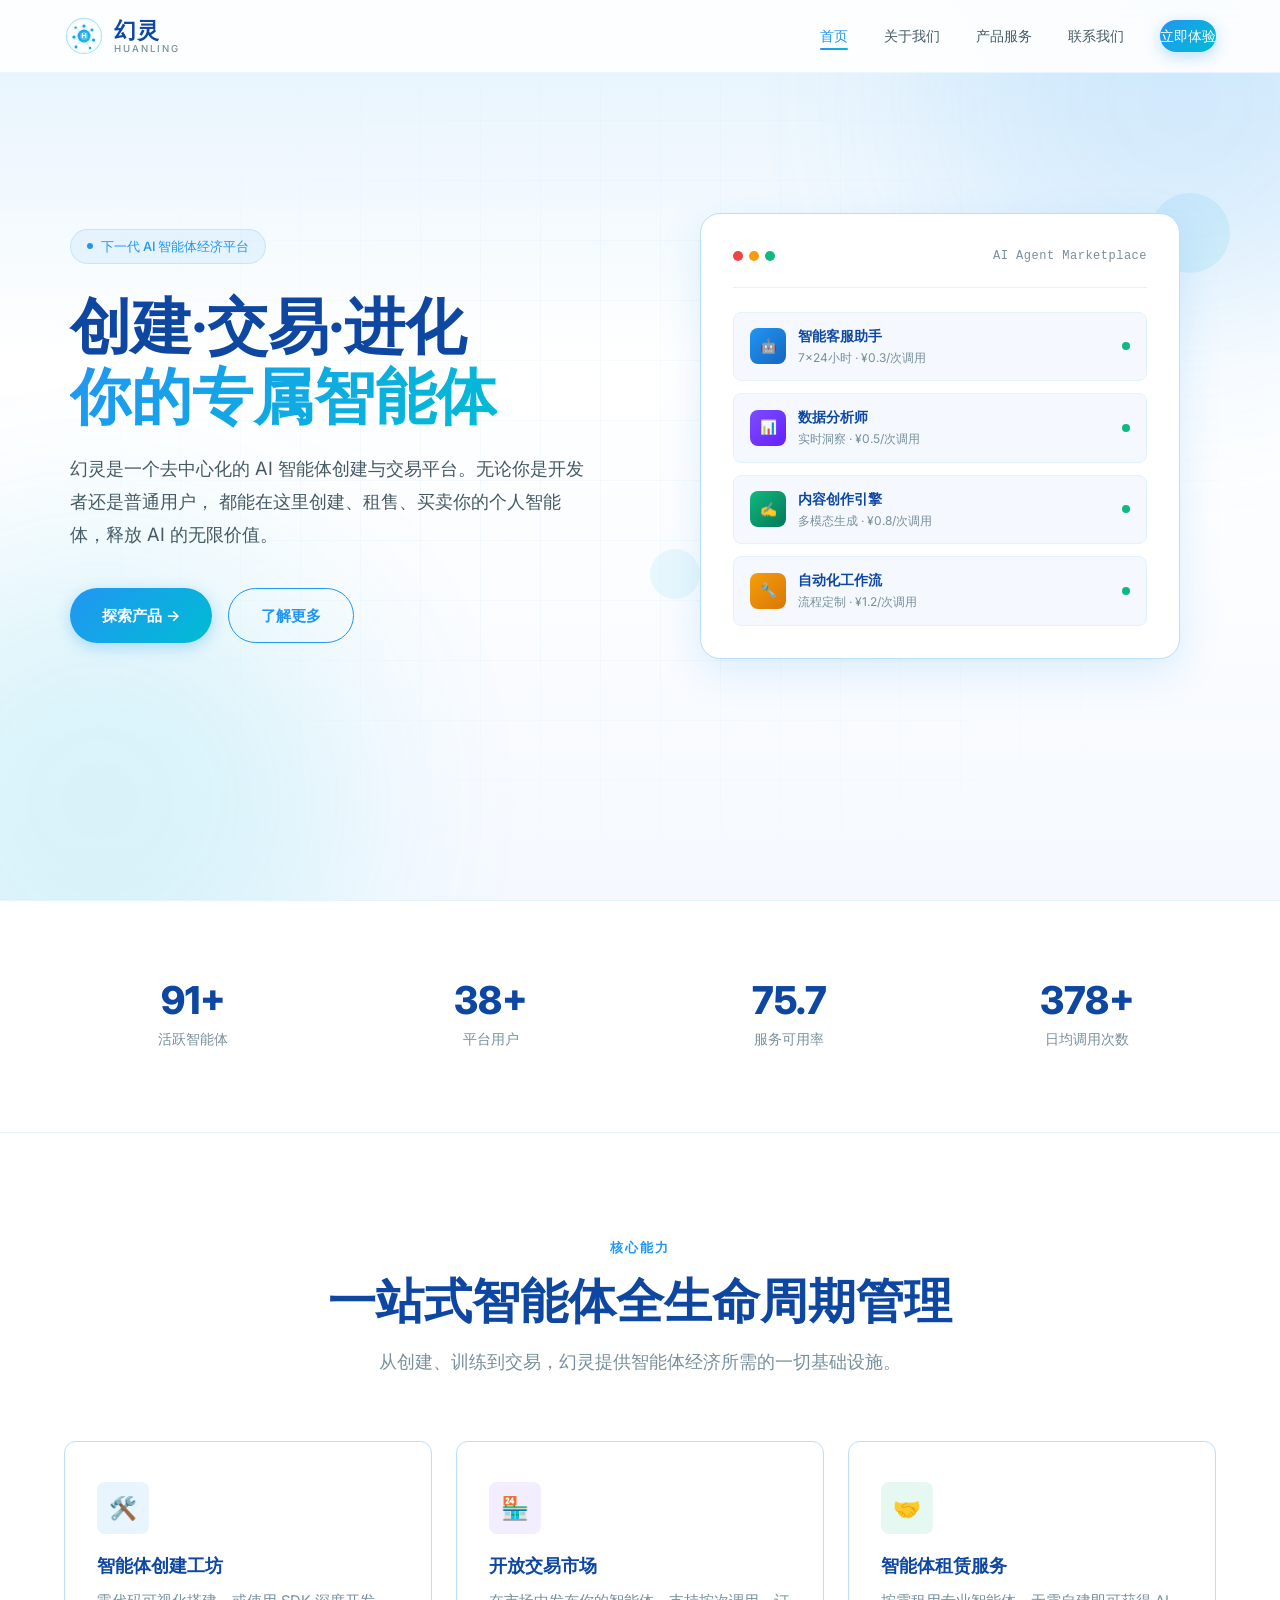
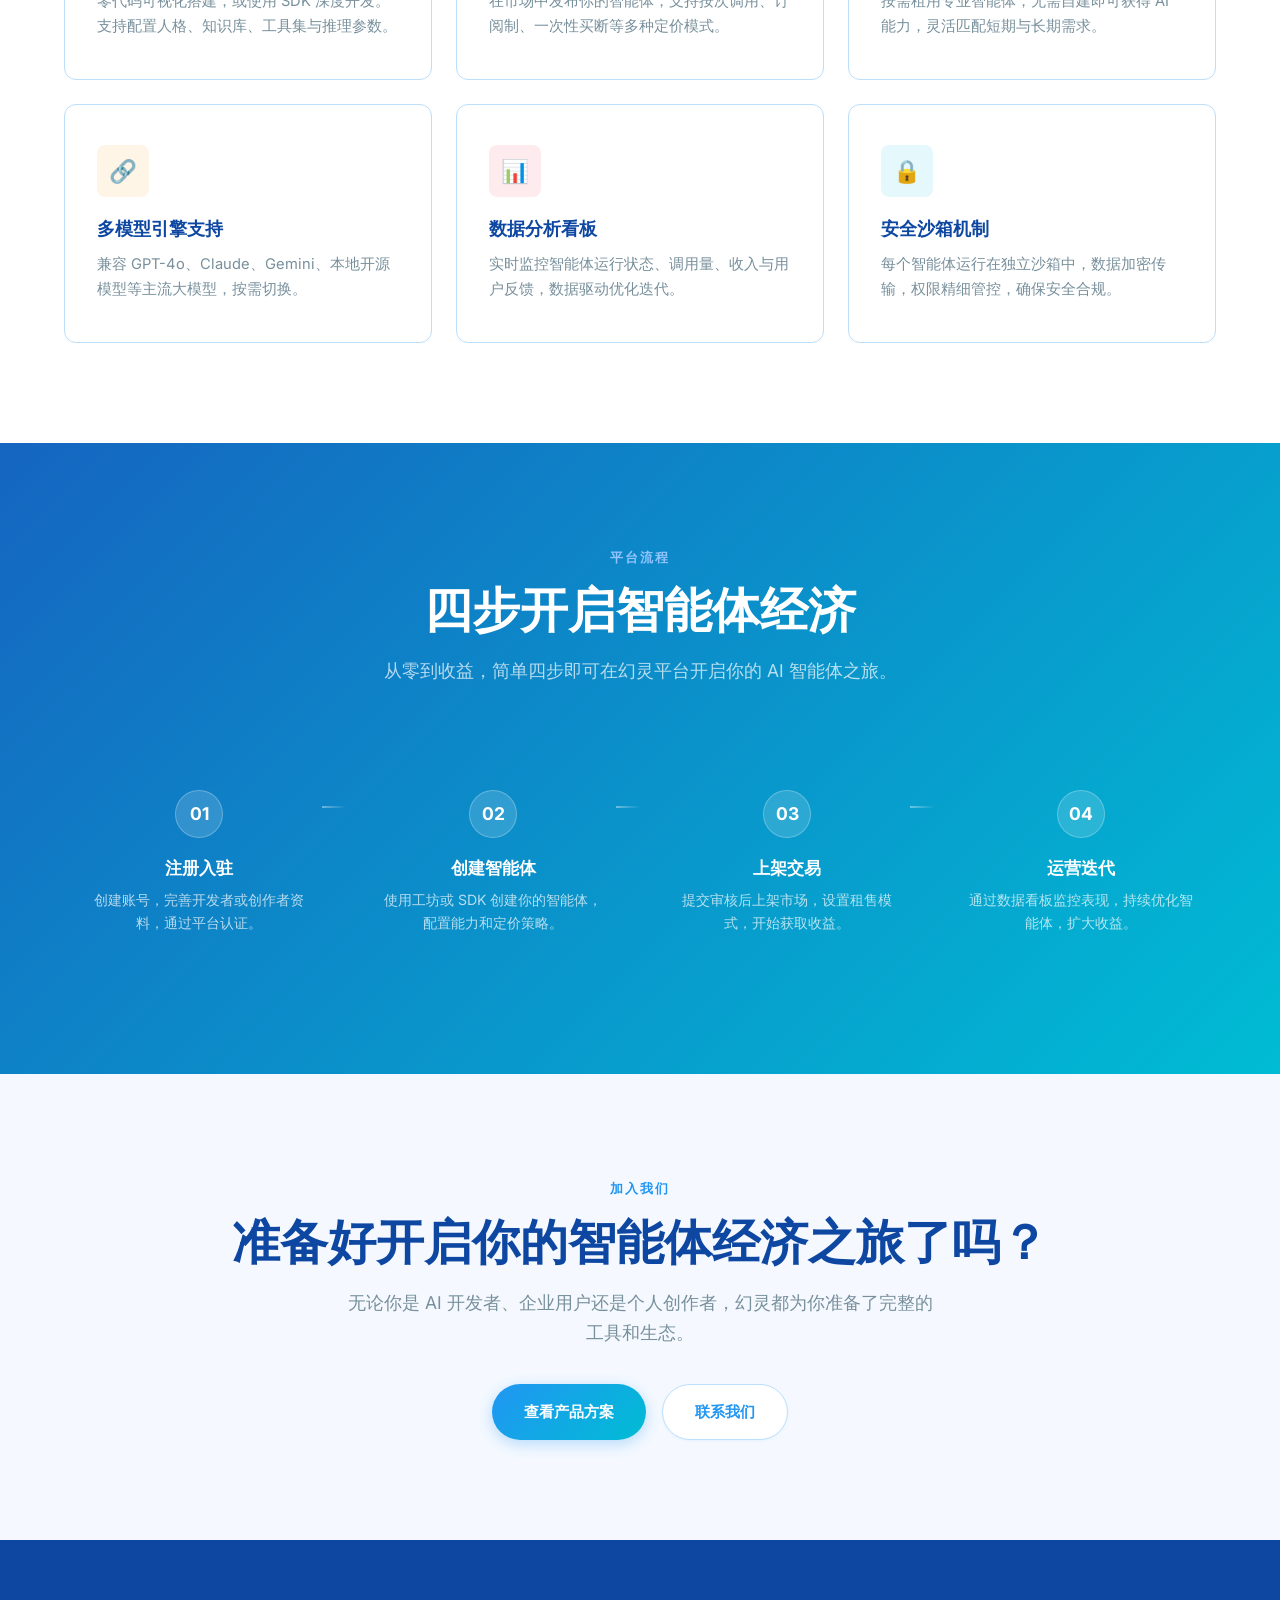
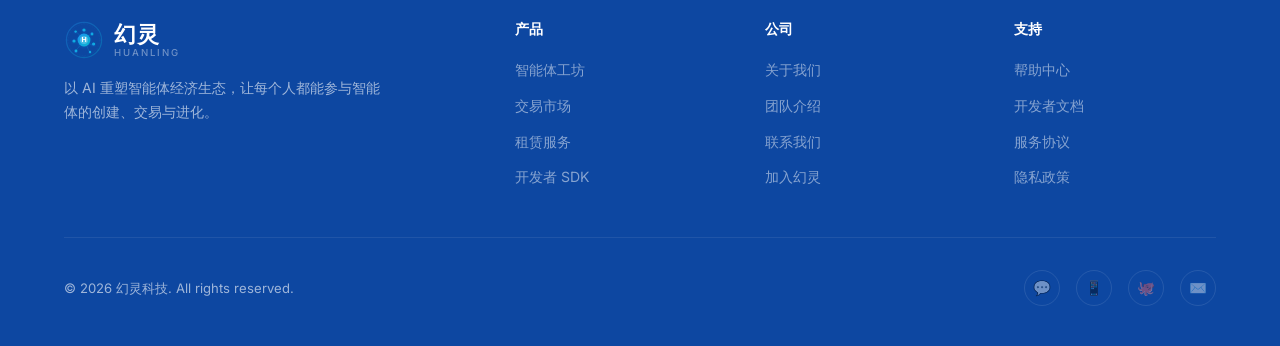
==== index.html @ f2faa494 "🎨 幻灵官网 v1.0 - AI智能体创建交易平台 - 首页：Hero展示、核心能力、平台流程、数据统计 - 关于我们：使命愿景、团队介绍、发展历程 - 产品服务：智能体工坊、交易市场、企业租赁、定价" ====
<!DOCTYPE html>
<html lang="zh-CN">
<head>
  <meta charset="UTF-8">
  <meta name="viewport" content="width=device-width, initial-scale=1.0">
  <meta name="description" content="幻灵 — AI智能体创建交易平台，让每个人都能创建、租售、买卖自己的智能体。">
  <title>幻灵 · AI智能体创建交易平台</title>
  <link rel="preconnect" href="https://fonts.googleapis.com">
  <link rel="preconnect" href="https://fonts.gstatic.com" crossorigin>
  <link href="https://fonts.googleapis.com/css2?family=Inter:wght@400;500;600;700;800&display=swap" rel="stylesheet">
  <link rel="stylesheet" href="css/style.css">
</head>
<body>

  <!-- ========== HEADER ========== -->
  <header class="header">
    <div class="container">
      <a href="index.html" class="logo">
        <span class="logo-icon"><img src="images/logo.svg" alt="幻灵Logo"></span>
        <span class="logo-text">
          <span class="logo-cn">幻灵</span>
          <span class="logo-en">HuanLing</span>
        </span>
      </a>
      <nav>
        <ul class="nav-links">
          <li><a href="index.html" class="active">首页</a></li>
          <li><a href="about.html">关于我们</a></li>
          <li><a href="services.html">产品服务</a></li>
          <li><a href="contact.html">联系我们</a></li>
          <li><a href="services.html" class="btn btn-primary nav-cta">立即体验</a></li>
        </ul>
      </nav>
      <button class="menu-toggle" aria-label="菜单">
        <span></span><span></span><span></span>
      </button>
    </div>
  </header>

  <!-- ========== HERO ========== -->
  <section class="hero">
    <div class="hero-bg-grid"></div>
    <div class="hero-glow hero-glow-1"></div>
    <div class="hero-glow hero-glow-2"></div>

    <div class="container">
      <div class="hero-content">
        <div class="hero-badge">
          <span class="hero-badge-dot"></span>
          下一代 AI 智能体经济平台
        </div>
        <h1>
          创建·交易·进化<br>
          <span class="text-gradient">你的专属智能体</span>
        </h1>
        <p>
          幻灵是一个去中心化的 AI 智能体创建与交易平台。无论你是开发者还是普通用户，
          都能在这里创建、租售、买卖你的个人智能体，释放 AI 的无限价值。
        </p>
        <div class="hero-actions">
          <a href="services.html" class="btn btn-primary">
            探索产品 →
          </a>
          <a href="about.html" class="btn btn-outline">
            了解更多
          </a>
        </div>
      </div>

      <div class="hero-visual">
        <div class="floating-orb floating-orb-1"></div>
        <div class="floating-orb floating-orb-2"></div>
        <div class="hero-card-mockup">
          <div class="hero-card-header">
            <div class="hero-card-dots">
              <span class="hero-card-dot"></span>
              <span class="hero-card-dot"></span>
              <span class="hero-card-dot"></span>
            </div>
            <span class="hero-card-title">AI Agent Marketplace</span>
          </div>
          <div class="hero-card-body">
            <div class="hero-card-row">
              <div class="hero-card-avatar blue">🤖</div>
              <div class="hero-card-info">
                <div class="hero-card-name">智能客服助手</div>
                <div class="hero-card-desc">7x24小时 · ¥0.3/次调用</div>
              </div>
              <span class="hero-card-status"></span>
            </div>
            <div class="hero-card-row">
              <div class="hero-card-avatar purple">📊</div>
              <div class="hero-card-info">
                <div class="hero-card-name">数据分析师</div>
                <div class="hero-card-desc">实时洞察 · ¥0.5/次调用</div>
              </div>
              <span class="hero-card-status"></span>
            </div>
            <div class="hero-card-row">
              <div class="hero-card-avatar green">✍️</div>
              <div class="hero-card-info">
                <div class="hero-card-name">内容创作引擎</div>
                <div class="hero-card-desc">多模态生成 · ¥0.8/次调用</div>
              </div>
              <span class="hero-card-status"></span>
            </div>
            <div class="hero-card-row">
              <div class="hero-card-avatar orange">🔧</div>
              <div class="hero-card-info">
                <div class="hero-card-name">自动化工作流</div>
                <div class="hero-card-desc">流程定制 · ¥1.2/次调用</div>
              </div>
              <span class="hero-card-status"></span>
            </div>
          </div>
        </div>
      </div>
    </div>
  </section>

  <!-- ========== STATS ========== -->
  <section class="hero-stats">
    <div class="container">
      <div class="stat-item">
        <div class="stat-number">120<span class="plus">+</span></div>
        <div class="stat-label">活跃智能体</div>
      </div>
      <div class="stat-item">
        <div class="stat-number">50<span class="plus">K+</span></div>
        <div class="stat-label">平台用户</div>
      </div>
      <div class="stat-item">
        <div class="stat-number">99.9<span class="plus">%</span></div>
        <div class="stat-label">服务可用率</div>
      </div>
      <div class="stat-item">
        <div class="stat-number">500<span class="plus">K+</span></div>
        <div class="stat-label">日均调用次数</div>
      </div>
    </div>
  </section>

  <!-- ========== FEATURES ========== -->
  <section>
    <div class="container">
      <div class="section-header fade-in">
        <span class="section-label">核心能力</span>
        <h2 class="section-title">一站式智能体全生命周期管理</h2>
        <p class="section-subtitle">从创建、训练到交易，幻灵提供智能体经济所需的一切基础设施。</p>
      </div>

      <div class="features-grid">
        <div class="feature-card fade-in">
          <div class="feature-icon blue">🛠️</div>
          <h3>智能体创建工坊</h3>
          <p>零代码可视化搭建，或使用 SDK 深度开发。支持配置人格、知识库、工具集与推理参数。</p>
        </div>
        <div class="feature-card fade-in">
          <div class="feature-icon purple">🏪</div>
          <h3>开放交易市场</h3>
          <p>在市场中发布你的智能体，支持按次调用、订阅制、一次性买断等多种定价模式。</p>
        </div>
        <div class="feature-card fade-in">
          <div class="feature-icon green">🤝</div>
          <h3>智能体租赁服务</h3>
          <p>按需租用专业智能体，无需自建即可获得 AI 能力，灵活匹配短期与长期需求。</p>
        </div>
        <div class="feature-card fade-in">
          <div class="feature-icon orange">🔗</div>
          <h3>多模型引擎支持</h3>
          <p>兼容 GPT-4o、Claude、Gemini、本地开源模型等主流大模型，按需切换。</p>
        </div>
        <div class="feature-card fade-in">
          <div class="feature-icon rose">📊</div>
          <h3>数据分析看板</h3>
          <p>实时监控智能体运行状态、调用量、收入与用户反馈，数据驱动优化迭代。</p>
        </div>
        <div class="feature-card fade-in">
          <div class="feature-icon cyan">🔒</div>
          <h3>安全沙箱机制</h3>
          <p>每个智能体运行在独立沙箱中，数据加密传输，权限精细管控，确保安全合规。</p>
        </div>
      </div>
    </div>
  </section>

  <!-- ========== PLATFORM FLOW ========== -->
  <section class="platform-flow">
    <div class="container">
      <div class="section-header fade-in">
        <span class="section-label" style="color: #93C5FD;">平台流程</span>
        <h2 class="section-title" style="color: #fff;">四步开启智能体经济</h2>
        <p class="section-subtitle">从零到收益，简单四步即可在幻灵平台开启你的 AI 智能体之旅。</p>
      </div>

      <div class="flow-steps">
        <div class="flow-step fade-in">
          <div class="flow-step-number">01</div>
          <h3>注册入驻</h3>
          <p>创建账号，完善开发者或创作者资料，通过平台认证。</p>
        </div>
        <div class="flow-step fade-in">
          <div class="flow-step-number">02</div>
          <h3>创建智能体</h3>
          <p>使用工坊或 SDK 创建你的智能体，配置能力和定价策略。</p>
        </div>
        <div class="flow-step fade-in">
          <div class="flow-step-number">03</div>
          <h3>上架交易</h3>
          <p>提交审核后上架市场，设置租售模式，开始获取收益。</p>
        </div>
        <div class="flow-step fade-in">
          <div class="flow-step-number">04</div>
          <h3>运营迭代</h3>
          <p>通过数据看板监控表现，持续优化智能体，扩大收益。</p>
        </div>
      </div>
    </div>
  </section>

  <!-- ========== CTA BANNER ========== -->
  <section style="background: var(--color-off-white);">
    <div class="container" style="text-align: center;">
      <div class="fade-in">
        <span class="section-label">加入我们</span>
        <h2 class="section-title">准备好开启你的智能体经济之旅了吗？</h2>
        <p class="section-subtitle" style="margin: 0 auto 36px;">
          无论你是 AI 开发者、企业用户还是个人创作者，幻灵都为你准备了完整的工具和生态。
        </p>
        <div style="display: flex; gap: 16px; justify-content: center; flex-wrap: wrap;">
          <a href="services.html" class="btn btn-primary">查看产品方案</a>
          <a href="contact.html" class="btn btn-secondary">联系我们</a>
        </div>
      </div>
    </div>
  </section>

  <!-- ========== FOOTER ========== -->
  <footer class="footer">
    <div class="container">
      <div class="footer-grid">
        <div class="footer-brand">
          <a href="index.html" class="logo">
            <span class="logo-icon"><img src="images/logo.svg" alt="幻灵Logo"></span>
            <span class="logo-text">
              <span class="logo-cn">幻灵</span>
              <span class="logo-en">HuanLing</span>
            </span>
          </a>
          <p>以 AI 重塑智能体经济生态，让每个人都能参与智能体的创建、交易与进化。</p>
        </div>
        <div>
          <h4>产品</h4>
          <div class="footer-links">
            <a href="services.html">智能体工坊</a>
            <a href="services.html">交易市场</a>
            <a href="services.html">租赁服务</a>
            <a href="services.html">开发者 SDK</a>
          </div>
        </div>
        <div>
          <h4>公司</h4>
          <div class="footer-links">
            <a href="about.html">关于我们</a>
            <a href="about.html#team">团队介绍</a>
            <a href="contact.html">联系我们</a>
            <a href="#">加入幻灵</a>
          </div>
        </div>
        <div>
          <h4>支持</h4>
          <div class="footer-links">
            <a href="#">帮助中心</a>
            <a href="#">开发者文档</a>
            <a href="#">服务协议</a>
            <a href="#">隐私政策</a>
          </div>
        </div>
      </div>
      <div class="footer-bottom">
        <span>&copy; 2026 幻灵科技. All rights reserved.</span>
        <div class="footer-social">
          <a href="#" aria-label="微信">💬</a>
          <a href="#" aria-label="微博">📱</a>
          <a href="#" aria-label="GitHub">🐙</a>
          <a href="#" aria-label="邮件">✉️</a>
        </div>
      </div>
    </div>
  </footer>

  <script src="js/main.js"></script>
</body>
</html>
---- css/style.css ----
/* =============================================
   幻灵 (HuanLing) - Corporate Website
   Light Blue + White Theme
   ============================================= */

/* --- CSS Variables / Design Tokens --- */
:root {
  --color-primary: #1565C0;
  --color-primary-dark: #0D47A1;
  --color-primary-light: #E3F2FD;
  --color-accent-1: #2196F3;
  --color-accent-2: #00BCD4;
  --color-accent-gradient: linear-gradient(135deg, #2196F3, #00BCD4);
  --color-accent-gradient-hover: linear-gradient(135deg, #1976D2, #0097A7);
  --color-white: #FFFFFF;
  --color-off-white: #F5F9FF;
  --color-light-gray: #E3F2FD;
  --color-mid-gray: #78909C;
  --color-dark-text: #0D47A1;
  --color-body-text: #455A64;
  --color-border: #BBDEFB;

  --font-primary: 'Inter', -apple-system, BlinkMacSystemFont, 'Segoe UI', Roboto, sans-serif;
  --font-mono: 'JetBrains Mono', 'Fira Code', 'SF Mono', monospace;

  --max-width: 1200px;
  --header-height: 72px;

  --shadow-sm: 0 1px 3px rgba(33, 150, 243, 0.08);
  --shadow-md: 0 4px 20px rgba(33, 150, 243, 0.1);
  --shadow-lg: 0 12px 40px rgba(33, 150, 243, 0.15);
  --shadow-glow: 0 0 30px rgba(33, 150, 243, 0.12);

  --radius-sm: 8px;
  --radius-md: 12px;
  --radius-lg: 20px;
  --radius-full: 9999px;

  --transition: all 0.3s cubic-bezier(0.4, 0, 0.2, 1);
}

/* --- Reset & Base --- */
*, *::before, *::after {
  margin: 0;
  padding: 0;
  box-sizing: border-box;
}

html {
  scroll-behavior: smooth;
  font-size: 16px;
}

body {
  font-family: var(--font-primary);
  color: var(--color-body-text);
  background: var(--color-white);
  line-height: 1.7;
  -webkit-font-smoothing: antialiased;
  -moz-osx-font-smoothing: grayscale;
  overflow-x: hidden;
}

a {
  text-decoration: none;
  color: inherit;
  transition: var(--transition);
}

ul { list-style: none; }

img { max-width: 100%; height: auto; display: block; }

.container {
  max-width: var(--max-width);
  margin: 0 auto;
  padding: 0 24px;
}

/* --- Typography --- */
h1, h2, h3, h4, h5, h6 {
  color: var(--color-dark-text);
  font-weight: 700;
  line-height: 1.25;
}

.section-label {
  display: inline-block;
  font-size: 0.8rem;
  font-weight: 600;
  letter-spacing: 2px;
  text-transform: uppercase;
  color: var(--color-accent-1);
  margin-bottom: 12px;
}

.section-title {
  font-size: clamp(2rem, 4vw, 3rem);
  margin-bottom: 16px;
  color: var(--color-dark-text);
}

.section-subtitle {
  font-size: 1.1rem;
  color: var(--color-mid-gray);
  max-width: 600px;
}

.text-gradient {
  background: var(--color-accent-gradient);
  -webkit-background-clip: text;
  -webkit-text-fill-color: transparent;
  background-clip: text;
}

/* --- Buttons --- */
.btn {
  display: inline-flex;
  align-items: center;
  gap: 8px;
  padding: 14px 32px;
  border-radius: var(--radius-full);
  font-size: 0.95rem;
  font-weight: 600;
  cursor: pointer;
  border: none;
  transition: var(--transition);
  font-family: var(--font-primary);
}

.btn-primary {
  background: var(--color-accent-gradient);
  color: var(--color-white);
  box-shadow: 0 4px 15px rgba(33, 150, 243, 0.3);
}

.btn-primary:hover {
  background: var(--color-accent-gradient-hover);
  box-shadow: 0 8px 25px rgba(33, 150, 243, 0.4);
  transform: translateY(-2px);
}

.btn-outline {
  background: transparent;
  color: var(--color-accent-1);
  border: 1.5px solid var(--color-accent-1);
}

.btn-outline:hover {
  background: rgba(33, 150, 243, 0.06);
  border-color: var(--color-primary);
  color: var(--color-primary);
  transform: translateY(-2px);
}

.btn-secondary {
  background: var(--color-white);
  color: var(--color-accent-1);
  border: 1.5px solid var(--color-border);
  box-shadow: var(--shadow-sm);
}

.btn-secondary:hover {
  border-color: var(--color-accent-1);
  box-shadow: var(--shadow-md);
  transform: translateY(-2px);
}

/* --- Header / Navigation --- */
.header {
  position: fixed;
  top: 0;
  left: 0;
  right: 0;
  z-index: 1000;
  background: rgba(255, 255, 255, 0.9);
  backdrop-filter: blur(16px);
  -webkit-backdrop-filter: blur(16px);
  border-bottom: 1px solid rgba(33, 150, 243, 0.08);
  transition: var(--transition);
}

.header.scrolled {
  background: rgba(255, 255, 255, 0.97);
  box-shadow: 0 2px 20px rgba(33, 150, 243, 0.1);
}

.header .container {
  display: flex;
  align-items: center;
  justify-content: space-between;
  height: var(--header-height);
}

.logo {
  display: flex;
  align-items: center;
  gap: 10px;
  font-size: 1.4rem;
  font-weight: 800;
  color: var(--color-dark-text);
  text-decoration: none;
}

.logo-icon {
  width: 40px;
  height: 40px;
  display: flex;
  align-items: center;
  justify-content: center;
  flex-shrink: 0;
}

.logo-icon img,
.logo-icon svg {
  width: 40px;
  height: 40px;
}

.logo-text {
  display: flex;
  flex-direction: column;
  line-height: 1.15;
}

.logo-text .logo-cn {
  font-size: 1.35rem;
  font-weight: 800;
  color: var(--color-dark-text);
  letter-spacing: 1px;
}

.logo-text .logo-en {
  font-size: 0.6rem;
  font-weight: 500;
  color: var(--color-mid-gray);
  text-transform: uppercase;
  letter-spacing: 2px;
}

.nav-links {
  display: flex;
  align-items: center;
  gap: 36px;
}

.nav-links a {
  color: var(--color-body-text);
  font-size: 0.9rem;
  font-weight: 500;
  position: relative;
  padding: 4px 0;
}

.nav-links a::after {
  content: '';
  position: absolute;
  bottom: -2px;
  left: 0;
  width: 0;
  height: 2px;
  background: var(--color-accent-gradient);
  transition: var(--transition);
  border-radius: 1px;
}

.nav-links a:hover,
.nav-links a.active {
  color: var(--color-accent-1);
}

.nav-links a:hover::after,
.nav-links a.active::after {
  width: 100%;
}

.nav-cta {
  padding: 10px 24px;
  font-size: 0.85rem;
  color: var(--color-white) !important;
}

.nav-cta::after { display: none !important; }

/* Mobile Menu Toggle */
.menu-toggle {
  display: none;
  flex-direction: column;
  gap: 5px;
  cursor: pointer;
  padding: 4px;
  background: none;
  border: none;
}

.menu-toggle span {
  display: block;
  width: 24px;
  height: 2px;
  background: var(--color-accent-1);
  border-radius: 2px;
  transition: var(--transition);
}

.menu-toggle.active span:nth-child(1) {
  transform: rotate(45deg) translate(5px, 5px);
}

.menu-toggle.active span:nth-child(2) {
  opacity: 0;
}

.menu-toggle.active span:nth-child(3) {
  transform: rotate(-45deg) translate(5px, -5px);
}

/* --- Hero Section --- */
.hero {
  min-height: 100vh;
  background: linear-gradient(180deg, #E3F2FD 0%, #FFFFFF 40%, #F5F9FF 100%);
  display: flex;
  align-items: center;
  position: relative;
  overflow: hidden;
  padding-top: var(--header-height);
}

.hero-bg-grid {
  position: absolute;
  inset: 0;
  background-image:
    linear-gradient(rgba(33, 150, 243, 0.04) 1px, transparent 1px),
    linear-gradient(90deg, rgba(33, 150, 243, 0.04) 1px, transparent 1px);
  background-size: 60px 60px;
  mask-image: radial-gradient(ellipse at 50% 50%, black 30%, transparent 70%);
  -webkit-mask-image: radial-gradient(ellipse at 50% 50%, black 30%, transparent 70%);
}

.hero-glow {
  position: absolute;
  width: 500px;
  height: 500px;
  border-radius: 50%;
  filter: blur(100px);
  opacity: 0.12;
  pointer-events: none;
}

.hero-glow-1 {
  top: -150px;
  right: -150px;
  background: var(--color-accent-1);
}

.hero-glow-2 {
  bottom: -150px;
  left: -150px;
  background: var(--color-accent-2);
}

.hero .container {
  position: relative;
  z-index: 1;
  display: grid;
  grid-template-columns: 1fr 1fr;
  gap: 60px;
  align-items: center;
}

.hero-content {
  padding-right: 20px;
}

.hero-badge {
  display: inline-flex;
  align-items: center;
  gap: 8px;
  padding: 6px 16px;
  background: rgba(33, 150, 243, 0.08);
  border: 1px solid rgba(33, 150, 243, 0.15);
  border-radius: var(--radius-full);
  font-size: 0.8rem;
  color: var(--color-accent-1);
  font-weight: 500;
  margin-bottom: 28px;
}

.hero-badge-dot {
  width: 6px;
  height: 6px;
  background: var(--color-accent-1);
  border-radius: 50%;
  animation: pulse-dot 2s ease-in-out infinite;
}

@keyframes pulse-dot {
  0%, 100% { opacity: 1; }
  50% { opacity: 0.3; }
}

.hero h1 {
  font-size: clamp(2.5rem, 5vw, 3.8rem);
  color: var(--color-dark-text);
  margin-bottom: 20px;
  line-height: 1.15;
}

.hero p {
  font-size: 1.15rem;
  color: var(--color-body-text);
  max-width: 520px;
  margin-bottom: 36px;
  line-height: 1.8;
}

.hero-actions {
  display: flex;
  gap: 16px;
  flex-wrap: wrap;
}

/* Hero Visual */
.hero-visual {
  display: flex;
  justify-content: center;
  align-items: center;
  position: relative;
}

.hero-card-mockup {
  width: 100%;
  max-width: 480px;
  background: var(--color-white);
  border: 1px solid var(--color-border);
  border-radius: var(--radius-lg);
  padding: 32px;
  box-shadow: var(--shadow-lg);
  position: relative;
}

.hero-card-header {
  display: flex;
  align-items: center;
  justify-content: space-between;
  margin-bottom: 24px;
  padding-bottom: 20px;
  border-bottom: 1px solid var(--color-light-gray);
}

.hero-card-dots {
  display: flex;
  gap: 6px;
}

.hero-card-dot {
  width: 10px;
  height: 10px;
  border-radius: 50%;
}

.hero-card-dot:nth-child(1) { background: #EF4444; }
.hero-card-dot:nth-child(2) { background: #F59E0B; }
.hero-card-dot:nth-child(3) { background: #10B981; }

.hero-card-title {
  color: var(--color-mid-gray);
  font-size: 0.75rem;
  font-family: var(--font-mono);
  letter-spacing: 0.5px;
}

.hero-card-body {
  display: flex;
  flex-direction: column;
  gap: 12px;
}

.hero-card-row {
  display: flex;
  align-items: center;
  gap: 12px;
  padding: 12px 16px;
  background: var(--color-off-white);
  border-radius: var(--radius-sm);
  border: 1px solid var(--color-light-gray);
  animation: card-row-in 0.6s ease-out forwards;
  opacity: 0;
  transform: translateY(10px);
}

.hero-card-row:nth-child(1) { animation-delay: 0.3s; }
.hero-card-row:nth-child(2) { animation-delay: 0.5s; }
.hero-card-row:nth-child(3) { animation-delay: 0.7s; }
.hero-card-row:nth-child(4) { animation-delay: 0.9s; }

@keyframes card-row-in {
  to { opacity: 1; transform: translateY(0); }
}

.hero-card-avatar {
  width: 36px;
  height: 36px;
  border-radius: var(--radius-sm);
  display: flex;
  align-items: center;
  justify-content: center;
  font-size: 0.85rem;
  font-weight: 700;
  flex-shrink: 0;
  color: var(--color-white);
}

.hero-card-avatar.blue { background: linear-gradient(135deg, #2196F3, #1565C0); }
.hero-card-avatar.purple { background: linear-gradient(135deg, #7C4DFF, #651FFF); }
.hero-card-avatar.green { background: linear-gradient(135deg, #10B981, #047857); }
.hero-card-avatar.orange { background: linear-gradient(135deg, #F59E0B, #D97706); }

.hero-card-info {
  flex: 1;
}

.hero-card-name {
  color: var(--color-dark-text);
  font-size: 0.85rem;
  font-weight: 600;
}

.hero-card-desc {
  color: var(--color-mid-gray);
  font-size: 0.75rem;
}

.hero-card-status {
  width: 8px;
  height: 8px;
  border-radius: 50%;
  background: #10B981;
  flex-shrink: 0;
}

/* Floating orb decorations */
.floating-orb {
  position: absolute;
  border-radius: 50%;
  pointer-events: none;
}

.floating-orb-1 {
  width: 80px;
  height: 80px;
  background: var(--color-accent-gradient);
  opacity: 0.1;
  top: -20px;
  right: -20px;
  animation: float 6s ease-in-out infinite;
}

.floating-orb-2 {
  width: 50px;
  height: 50px;
  background: var(--color-accent-2);
  opacity: 0.08;
  bottom: 60px;
  left: -20px;
  animation: float 8s ease-in-out infinite reverse;
}

@keyframes float {
  0%, 100% { transform: translateY(0) scale(1); }
  50% { transform: translateY(-20px) scale(1.05); }
}

/* Counter strip */
.hero-stats {
  padding: 80px 0;
  background: var(--color-white);
  border-top: 1px solid var(--color-light-gray);
  border-bottom: 1px solid var(--color-light-gray);
}

.hero-stats .container {
  display: grid;
  grid-template-columns: repeat(4, 1fr);
  gap: 40px;
}

.stat-item {
  text-align: center;
}

.stat-number {
  font-size: clamp(2rem, 3vw, 2.8rem);
  font-weight: 800;
  color: var(--color-dark-text);
  line-height: 1;
  margin-bottom: 8px;
}

.stat-number .plus {
  background: var(--color-accent-gradient);
  -webkit-background-clip: text;
  -webkit-text-fill-color: transparent;
  background-clip: text;
}

.stat-label {
  font-size: 0.9rem;
  color: var(--color-mid-gray);
  font-weight: 500;
}

/* --- Sections Common --- */
section {
  padding: 100px 0;
}

.section-header {
  text-align: center;
  margin-bottom: 64px;
}

.section-header .section-subtitle {
  margin: 0 auto;
}

/* --- Features / Services Section --- */
.features-grid {
  display: grid;
  grid-template-columns: repeat(3, 1fr);
  gap: 24px;
}

.feature-card {
  padding: 40px 32px;
  background: var(--color-white);
  border: 1px solid var(--color-border);
  border-radius: var(--radius-md);
  transition: var(--transition);
  position: relative;
  overflow: hidden;
}

.feature-card::before {
  content: '';
  position: absolute;
  top: 0;
  left: 0;
  right: 0;
  height: 3px;
  background: var(--color-accent-gradient);
  transform: scaleX(0);
  transform-origin: left;
  transition: var(--transition);
}

.feature-card:hover {
  border-color: transparent;
  box-shadow: var(--shadow-lg);
  transform: translateY(-4px);
}

.feature-card:hover::before {
  transform: scaleX(1);
}

.feature-icon {
  width: 52px;
  height: 52px;
  border-radius: var(--radius-sm);
  display: flex;
  align-items: center;
  justify-content: center;
  font-size: 1.4rem;
  margin-bottom: 20px;
}

.feature-icon.blue { background: rgba(33, 150, 243, 0.1); color: var(--color-accent-1); }
.feature-icon.purple { background: rgba(124, 77, 255, 0.1); color: #7C4DFF; }
.feature-icon.green { background: rgba(16, 185, 129, 0.1); color: #10B981; }
.feature-icon.orange { background: rgba(245, 158, 11, 0.1); color: #F59E0B; }
.feature-icon.rose { background: rgba(244, 63, 94, 0.1); color: #F43F5E; }
.feature-icon.cyan { background: rgba(0, 188, 212, 0.1); color: #00BCD4; }

.feature-card h3 {
  font-size: 1.15rem;
  margin-bottom: 12px;
}

.feature-card p {
  font-size: 0.92rem;
  color: var(--color-mid-gray);
  line-height: 1.7;
}

/* --- Platform Flow Section --- */
.platform-flow {
  background: linear-gradient(135deg, var(--color-primary), var(--color-accent-2));
}

.platform-flow .section-label {
  color: #B3E5FC;
}

.platform-flow .section-title {
  color: var(--color-white);
}

.platform-flow .section-subtitle {
  color: rgba(255, 255, 255, 0.7);
}

.flow-steps {
  display: grid;
  grid-template-columns: repeat(4, 1fr);
  gap: 24px;
  position: relative;
}

.flow-step {
  text-align: center;
  padding: 40px 20px;
  position: relative;
}

.flow-step:not(:last-child)::after {
  content: '';
  position: absolute;
  top: 56px;
  right: -12px;
  width: 24px;
  height: 2px;
  background: linear-gradient(to right, rgba(255, 255, 255, 0.4), transparent);
}

.flow-step-number {
  width: 48px;
  height: 48px;
  border-radius: 50%;
  background: rgba(255, 255, 255, 0.15);
  border: 1.5px solid rgba(255, 255, 255, 0.25);
  display: flex;
  align-items: center;
  justify-content: center;
  margin: 0 auto 20px;
  font-size: 1.1rem;
  font-weight: 700;
  color: var(--color-white);
}

.flow-step h3 {
  font-size: 1.05rem;
  color: var(--color-white);
  margin-bottom: 10px;
}

.flow-step p {
  font-size: 0.88rem;
  color: rgba(255, 255, 255, 0.7);
  line-height: 1.6;
}

/* --- About Page Styles --- */
.page-hero {
  padding: 160px 0 80px;
  background: linear-gradient(180deg, var(--color-primary-light), var(--color-white));
  text-align: center;
  position: relative;
  overflow: hidden;
}

.page-hero h1 {
  font-size: clamp(2.2rem, 4vw, 3.2rem);
  color: var(--color-dark-text);
  margin-bottom: 16px;
}

.page-hero p {
  color: var(--color-body-text);
  font-size: 1.1rem;
  max-width: 600px;
  margin: 0 auto;
}

.mission-section {
  padding: 100px 0;
}

.mission-grid {
  display: grid;
  grid-template-columns: 1fr 1fr;
  gap: 60px;
  align-items: center;
}

.mission-content h2 {
  font-size: 2rem;
  margin-bottom: 20px;
  color: var(--color-dark-text);
}

.mission-content p {
  font-size: 1rem;
  margin-bottom: 16px;
  color: var(--color-body-text);
}

.mission-visual {
  background: linear-gradient(135deg, var(--color-primary-light), var(--color-white));
  border-radius: var(--radius-lg);
  padding: 40px;
  border: 1px solid var(--color-border);
  position: relative;
  min-height: 300px;
  display: flex;
  align-items: center;
  justify-content: center;
}

.mission-quote {
  font-size: 1.2rem;
  font-weight: 500;
  color: var(--color-dark-text);
  text-align: center;
  font-style: italic;
  max-width: 360px;
  line-height: 1.8;
}

.mission-quote cite {
  display: block;
  margin-top: 16px;
  font-size: 0.9rem;
  font-style: normal;
  color: var(--color-mid-gray);
  font-weight: 400;
}

.values-grid {
  display: grid;
  grid-template-columns: repeat(4, 1fr);
  gap: 24px;
  margin-top: 48px;
}

.value-card {
  text-align: center;
  padding: 32px 20px;
  border: 1px solid var(--color-border);
  border-radius: var(--radius-md);
  transition: var(--transition);
}

.value-card:hover {
  border-color: var(--color-accent-1);
  box-shadow: var(--shadow-md);
  transform: translateY(-3px);
}

.value-icon {
  font-size: 2rem;
  margin-bottom: 16px;
}

.value-card h4 {
  font-size: 1rem;
  margin-bottom: 8px;
}

.value-card p {
  font-size: 0.85rem;
  color: var(--color-mid-gray);
}

/* Team Section */
.team-section {
  background: var(--color-off-white);
}

.team-grid {
  display: grid;
  grid-template-columns: repeat(4, 1fr);
  gap: 24px;
}

.team-card {
  text-align: center;
  padding: 32px 20px;
  background: var(--color-white);
  border: 1px solid var(--color-border);
  border-radius: var(--radius-md);
  transition: var(--transition);
}

.team-card:hover {
  box-shadow: var(--shadow-md);
  transform: translateY(-3px);
}

.team-avatar {
  width: 80px;
  height: 80px;
  border-radius: 50%;
  margin: 0 auto 16px;
  display: flex;
  align-items: center;
  justify-content: center;
  font-size: 2rem;
  font-weight: 700;
  color: var(--color-white);
}

.team-card h4 {
  font-size: 1rem;
  margin-bottom: 4px;
}

.team-role {
  font-size: 0.82rem;
  color: var(--color-accent-1);
  font-weight: 500;
  margin-bottom: 8px;
}

.team-desc {
  font-size: 0.82rem;
  color: var(--color-mid-gray);
}

/* --- Services Page --- */
.services-showcase {
  padding: 100px 0;
}

.service-item {
  display: grid;
  grid-template-columns: 1fr 1fr;
  gap: 60px;
  align-items: center;
  margin-bottom: 100px;
}

.service-item:last-child { margin-bottom: 0; }

.service-item.reverse {
  direction: ltr;
}

.service-item.reverse .service-text {
  direction: ltr;
}

.service-item.reverse .service-visual {
  direction: ltr;
}

.service-icon-large {
  width: 64px;
  height: 64px;
  border-radius: var(--radius-sm);
  display: flex;
  align-items: center;
  justify-content: center;
  font-size: 1.6rem;
  margin-bottom: 20px;
}

.service-text h2 {
  font-size: 1.8rem;
  margin-bottom: 16px;
}

.service-text > p {
  font-size: 1rem;
  color: var(--color-body-text);
  margin-bottom: 24px;
  line-height: 1.8;
}

.service-features {
  display: flex;
  flex-direction: column;
  gap: 12px;
}

.service-features li {
  display: flex;
  align-items: flex-start;
  gap: 12px;
  font-size: 0.92rem;
  color: var(--color-body-text);
}

.service-features li::before {
  content: '✓';
  color: var(--color-accent-1);
  font-weight: 700;
  flex-shrink: 0;
}

.service-visual {
  background: linear-gradient(135deg, var(--color-primary-light), var(--color-white));
  border: 1px solid var(--color-border);
  border-radius: var(--radius-lg);
  padding: 40px;
  min-height: 320px;
  display: flex;
  align-items: center;
  justify-content: center;
}

.service-visual-content {
  text-align: center;
}

.service-visual-icon {
  font-size: 4rem;
  margin-bottom: 16px;
  opacity: 0.8;
}

.service-visual-label {
  font-size: 0.9rem;
  font-weight: 600;
  color: var(--color-mid-gray);
}

/* Pricing Section */
.pricing-section {
  background: var(--color-off-white);
}

.pricing-grid {
  display: grid;
  grid-template-columns: repeat(3, 1fr);
  gap: 24px;
}

.pricing-card {
  background: var(--color-white);
  border: 1px solid var(--color-border);
  border-radius: var(--radius-lg);
  padding: 40px 32px;
  transition: var(--transition);
  position: relative;
}

.pricing-card.featured {
  border-color: var(--color-accent-1);
  box-shadow: var(--shadow-glow);
  transform: scale(1.03);
}

.pricing-badge {
  position: absolute;
  top: -12px;
  left: 50%;
  transform: translateX(-50%);
  padding: 4px 16px;
  background: var(--color-accent-gradient);
  color: var(--color-white);
  font-size: 0.75rem;
  font-weight: 600;
  border-radius: var(--radius-full);
}

.pricing-card h3 {
  font-size: 1.2rem;
  margin-bottom: 8px;
}

.pricing-card > p {
  font-size: 0.88rem;
  color: var(--color-mid-gray);
  margin-bottom: 24px;
}

.pricing-amount {
  margin-bottom: 28px;
}

.pricing-amount .currency {
  font-size: 1.2rem;
  font-weight: 600;
  vertical-align: top;
  color: var(--color-dark-text);
}

.pricing-amount .amount {
  font-size: 3rem;
  font-weight: 800;
  color: var(--color-dark-text);
  line-height: 1;
}

.pricing-amount .period {
  font-size: 0.9rem;
  color: var(--color-mid-gray);
}

.pricing-features {
  display: flex;
  flex-direction: column;
  gap: 12px;
  margin-bottom: 32px;
}

.pricing-features li {
  display: flex;
  align-items: center;
  gap: 10px;
  font-size: 0.88rem;
  color: var(--color-body-text);
}

.pricing-features li .check {
  color: #10B981;
  font-weight: 700;
}

.pricing-features li .cross {
  color: var(--color-mid-gray);
}

.pricing-card .btn {
  width: 100%;
  justify-content: center;
}

/* --- Contact Page --- */
.contact-section {
  padding: 100px 0;
}

.contact-grid {
  display: grid;
  grid-template-columns: 1fr 1.5fr;
  gap: 60px;
}

.contact-info-list {
  display: flex;
  flex-direction: column;
  gap: 32px;
}

.contact-info-item {
  display: flex;
  align-items: flex-start;
  gap: 16px;
}

.contact-info-icon {
  width: 48px;
  height: 48px;
  border-radius: var(--radius-sm);
  background: rgba(33, 150, 243, 0.1);
  display: flex;
  align-items: center;
  justify-content: center;
  font-size: 1.2rem;
  flex-shrink: 0;
}

.contact-info-item h4 {
  font-size: 1rem;
  margin-bottom: 4px;
}

.contact-info-item p {
  font-size: 0.9rem;
  color: var(--color-mid-gray);
}

.contact-info-item p a {
  color: var(--color-accent-1);
  font-weight: 500;
  transition: var(--transition);
}

.contact-info-item p a:hover {
  color: var(--color-primary);
  text-decoration: underline;
}

/* Contact Form */
.contact-form {
  display: flex;
  flex-direction: column;
  gap: 20px;
}

.form-row {
  display: grid;
  grid-template-columns: 1fr 1fr;
  gap: 20px;
}

.form-group {
  display: flex;
  flex-direction: column;
  gap: 6px;
}

.form-group label {
  font-size: 0.85rem;
  font-weight: 600;
  color: var(--color-dark-text);
}

.form-group input,
.form-group textarea,
.form-group select {
  padding: 12px 16px;
  border: 1.5px solid var(--color-border);
  border-radius: var(--radius-sm);
  font-size: 0.92rem;
  font-family: var(--font-primary);
  transition: var(--transition);
  background: var(--color-white);
  color: var(--color-dark-text);
  outline: none;
}

.form-group input:focus,
.form-group textarea:focus,
.form-group select:focus {
  border-color: var(--color-accent-1);
  box-shadow: 0 0 0 3px rgba(33, 150, 243, 0.1);
}

.form-group textarea {
  resize: vertical;
  min-height: 120px;
}

/* --- Footer --- */
.footer {
  background: var(--color-dark-text);
  color: rgba(255, 255, 255, 0.6);
  padding: 80px 0 40px;
}

.footer-grid {
  display: grid;
  grid-template-columns: 2fr 1fr 1fr 1fr;
  gap: 48px;
  padding-bottom: 48px;
  border-bottom: 1px solid rgba(255, 255, 255, 0.08);
  margin-bottom: 32px;
}

.footer-brand .logo {
  margin-bottom: 16px;
}

.footer-brand .logo .logo-cn {
  color: var(--color-white);
}

.footer-brand .logo .logo-en {
  color: rgba(255, 255, 255, 0.4);
}

.footer-brand p {
  font-size: 0.88rem;
  line-height: 1.7;
  max-width: 320px;
}

.footer h4 {
  color: var(--color-white);
  font-size: 0.9rem;
  margin-bottom: 20px;
  font-weight: 600;
}

.footer-links {
  display: flex;
  flex-direction: column;
  gap: 12px;
}

.footer-links a {
  font-size: 0.88rem;
  color: rgba(255, 255, 255, 0.5);
}

.footer-links a:hover {
  color: var(--color-accent-2);
}

.footer-bottom {
  display: flex;
  justify-content: space-between;
  align-items: center;
  font-size: 0.82rem;
}

.footer-social {
  display: flex;
  gap: 16px;
}

.footer-social a {
  width: 36px;
  height: 36px;
  border-radius: 50%;
  border: 1px solid rgba(255, 255, 255, 0.1);
  display: flex;
  align-items: center;
  justify-content: center;
  font-size: 0.9rem;
  color: rgba(255, 255, 255, 0.4);
  transition: var(--transition);
}

.footer-social a:hover {
  border-color: var(--color-accent-2);
  color: var(--color-accent-2);
  background: rgba(0, 188, 212, 0.1);
}

/* --- Animations --- */
.fade-in {
  opacity: 0;
  transform: translateY(30px);
  transition: opacity 0.6s ease-out, transform 0.6s ease-out;
}

.fade-in.visible {
  opacity: 1;
  transform: translateY(0);
}

/* --- Responsive --- */
@media (max-width: 1024px) {
  .hero .container {
    grid-template-columns: 1fr;
    text-align: center;
  }

  .hero-content { padding-right: 0; }
  .hero p { margin: 0 auto 36px; }
  .hero-actions { justify-content: center; }

  .features-grid { grid-template-columns: repeat(2, 1fr); }
  .flow-steps { grid-template-columns: repeat(2, 1fr); }
  .flow-step:nth-child(2)::after { display: none; }

  .pricing-grid { grid-template-columns: 1fr; max-width: 480px; margin: 0 auto; }
  .pricing-card.featured { transform: none; }

  .team-grid { grid-template-columns: repeat(2, 1fr); }
  .values-grid { grid-template-columns: repeat(2, 1fr); }

  .service-item { grid-template-columns: 1fr; gap: 32px; }

  .footer-grid { grid-template-columns: 1fr 1fr; }

  .mission-grid { grid-template-columns: 1fr; gap: 40px; }
}

@media (max-width: 768px) {
  .menu-toggle { display: flex; }

  .nav-links {
    position: fixed;
    top: var(--header-height);
    left: 0;
    right: 0;
    background: rgba(255, 255, 255, 0.98);
    backdrop-filter: blur(20px);
    flex-direction: column;
    padding: 24px;
    gap: 20px;
    transform: translateY(-100%);
    opacity: 0;
    pointer-events: none;
    transition: var(--transition);
    border-bottom: 1px solid var(--color-border);
  }

  .nav-links.open {
    transform: translateY(0);
    opacity: 1;
    pointer-events: all;
  }

  .nav-links .nav-cta { display: none; }

  .hero-stats .container {
    grid-template-columns: repeat(2, 1fr);
    gap: 24px;
  }

  .features-grid { grid-template-columns: 1fr; }
  .flow-steps { grid-template-columns: 1fr; }
  .flow-step::after { display: none !important; }

  .contact-grid { grid-template-columns: 1fr; }

  .form-row { grid-template-columns: 1fr; }

  .footer-grid { grid-template-columns: 1fr; }
  .footer-bottom { flex-direction: column; gap: 16px; text-align: center; }

  section { padding: 60px 0; }
  .page-hero { padding: 130px 0 50px; }

  .team-grid { grid-template-columns: repeat(2, 1fr); }
  .values-grid { grid-template-columns: 1fr; }

  .pricing-card.featured { transform: none; }
}
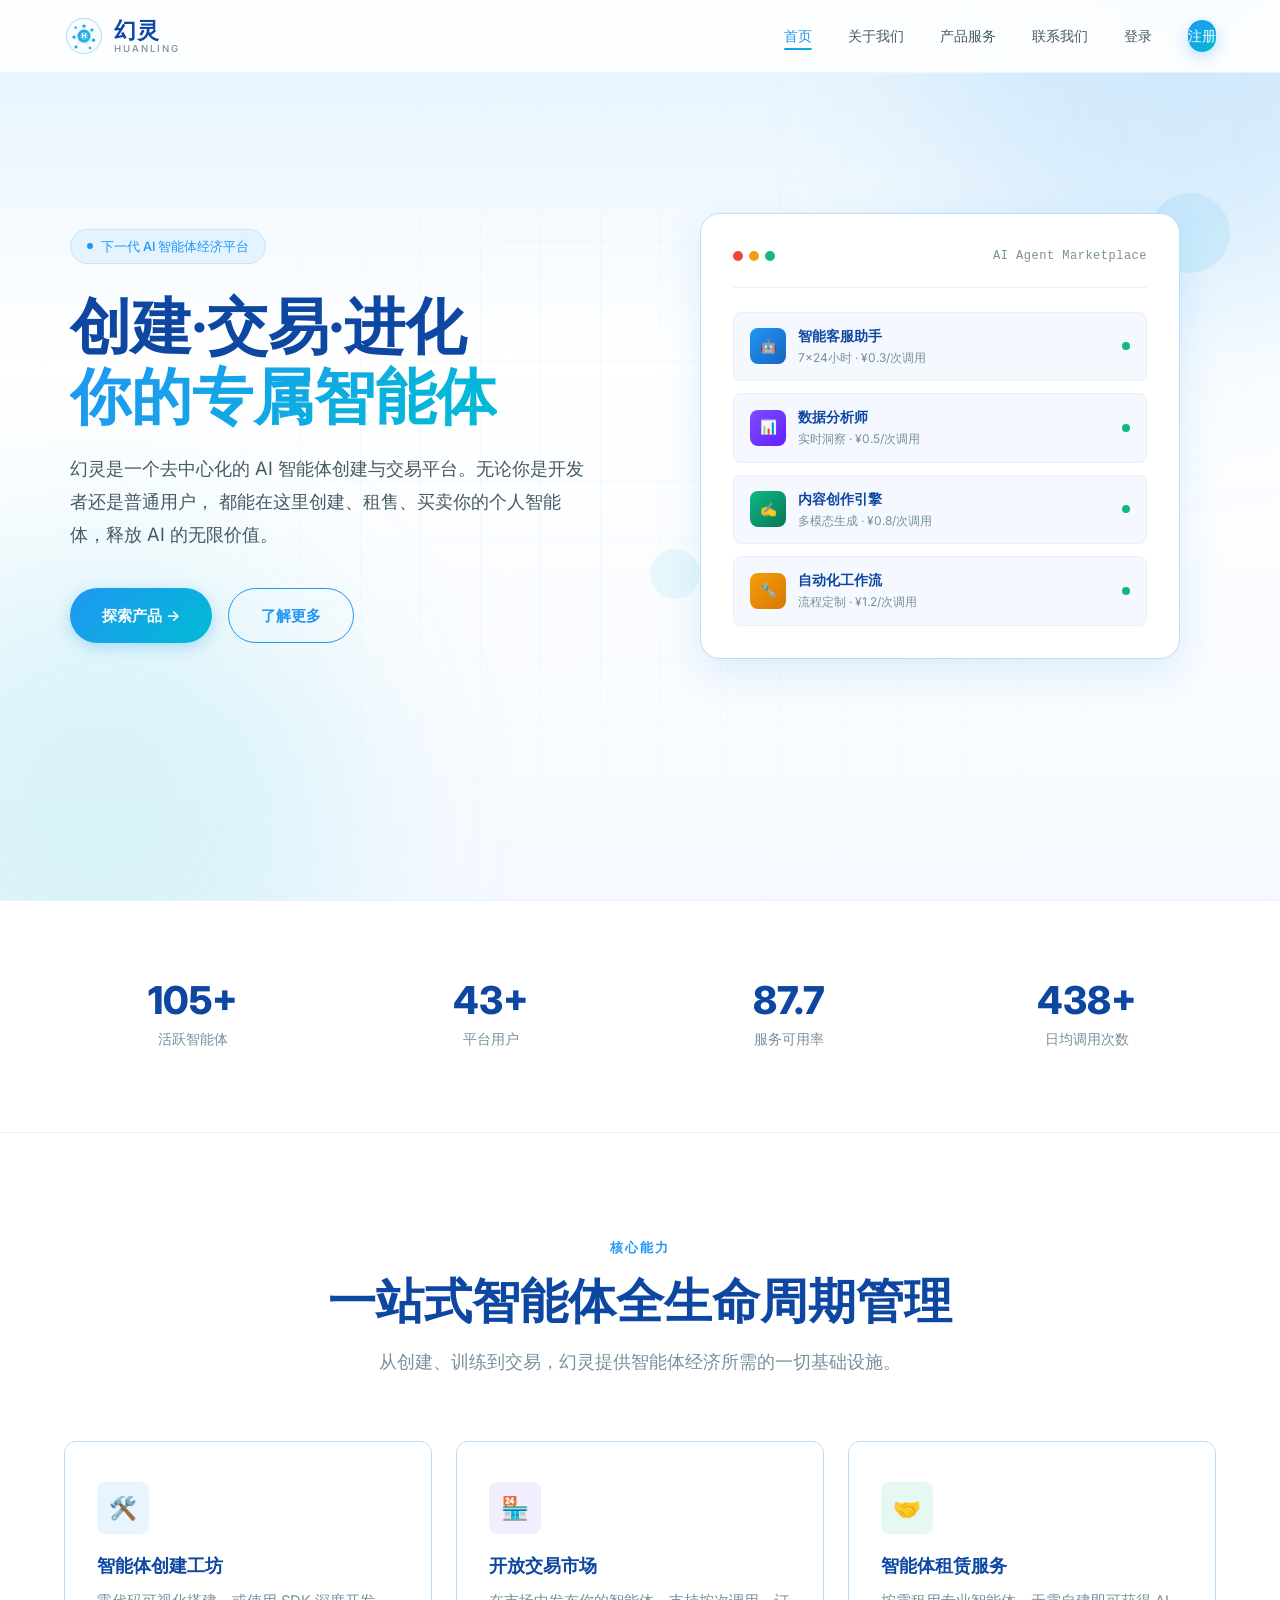
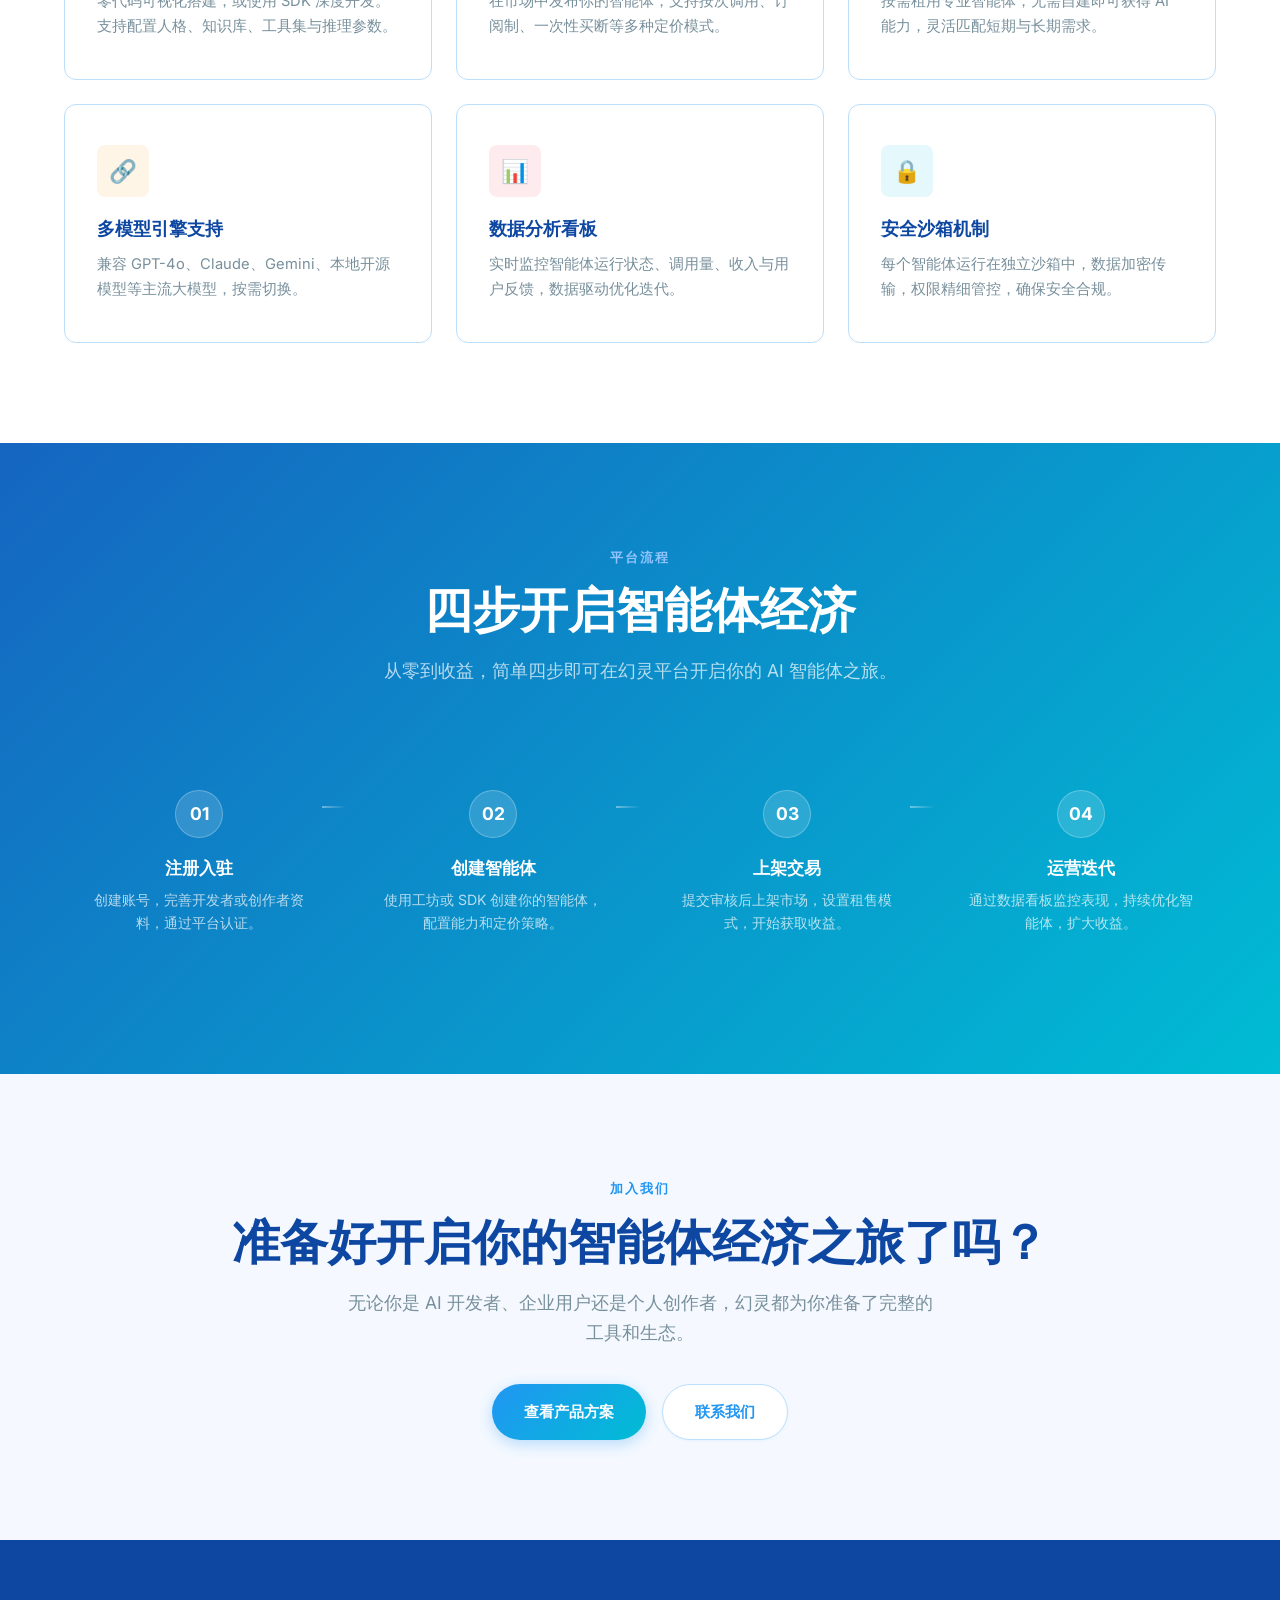
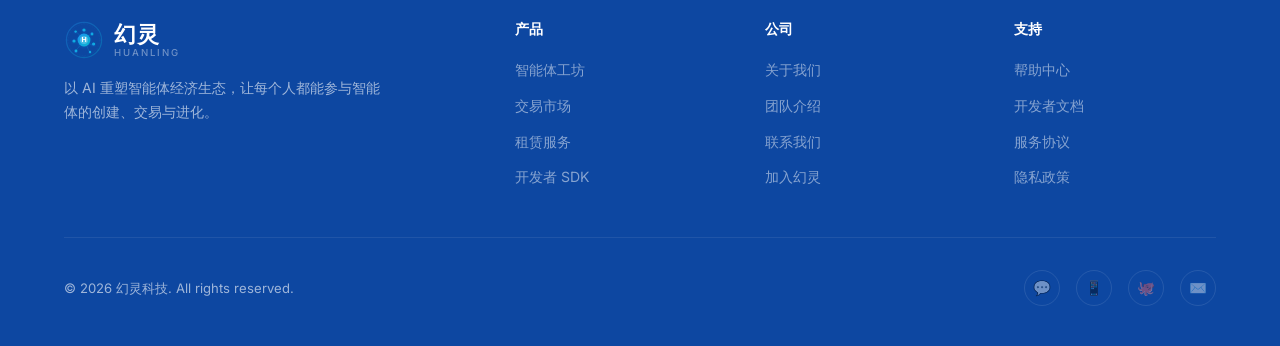
==== commit 518753c9: "✨ 重大更新：用户系统 + Apple风格UI + 支付 + 管理后台 新增功能： - 用户注册/登录系统（JWT认证） - Apple SF Pro风格登录/注册页面 - 管理员后台（用户数据看板、" ====
--- a/index.html
+++ b/index.html
@@ -28,7 +28,9 @@
           <li><a href="about.html">关于我们</a></li>
           <li><a href="services.html">产品服务</a></li>
           <li><a href="contact.html">联系我们</a></li>
-          <li><a href="services.html" class="btn btn-primary nav-cta">立即体验</a></li>
+          <li id="nav-login-link"><a href="login.html">登录</a></li>
+          <li id="nav-register-link"><a href="register.html" class="nav-cta btn btn-primary">注册</a></li>
+          <li id="nav-user-link" style="display:none;"><a href="user-center.html">个人中心</a></li>
         </ul>
       </nav>
       <button class="menu-toggle" aria-label="菜单">
@@ -290,5 +292,23 @@
   </footer>
 
   <script src="js/main.js"></script>
+  <script>
+  (function() {
+    var token = localStorage.getItem('huanling_token');
+    var user = null;
+    try { user = JSON.parse(localStorage.getItem('huanling_user')); } catch(e) {}
+    if (token && user) {
+      var loginLink = document.getElementById('nav-login-link');
+      var registerLink = document.getElementById('nav-register-link');
+      var userLink = document.getElementById('nav-user-link');
+      if (loginLink) loginLink.style.display = 'none';
+      if (registerLink) registerLink.style.display = 'none';
+      if (userLink) {
+        userLink.style.display = '';
+        userLink.querySelector('a').textContent = user.username || '个人中心';
+      }
+    }
+  })();
+</script>
 </body>
 </html>
